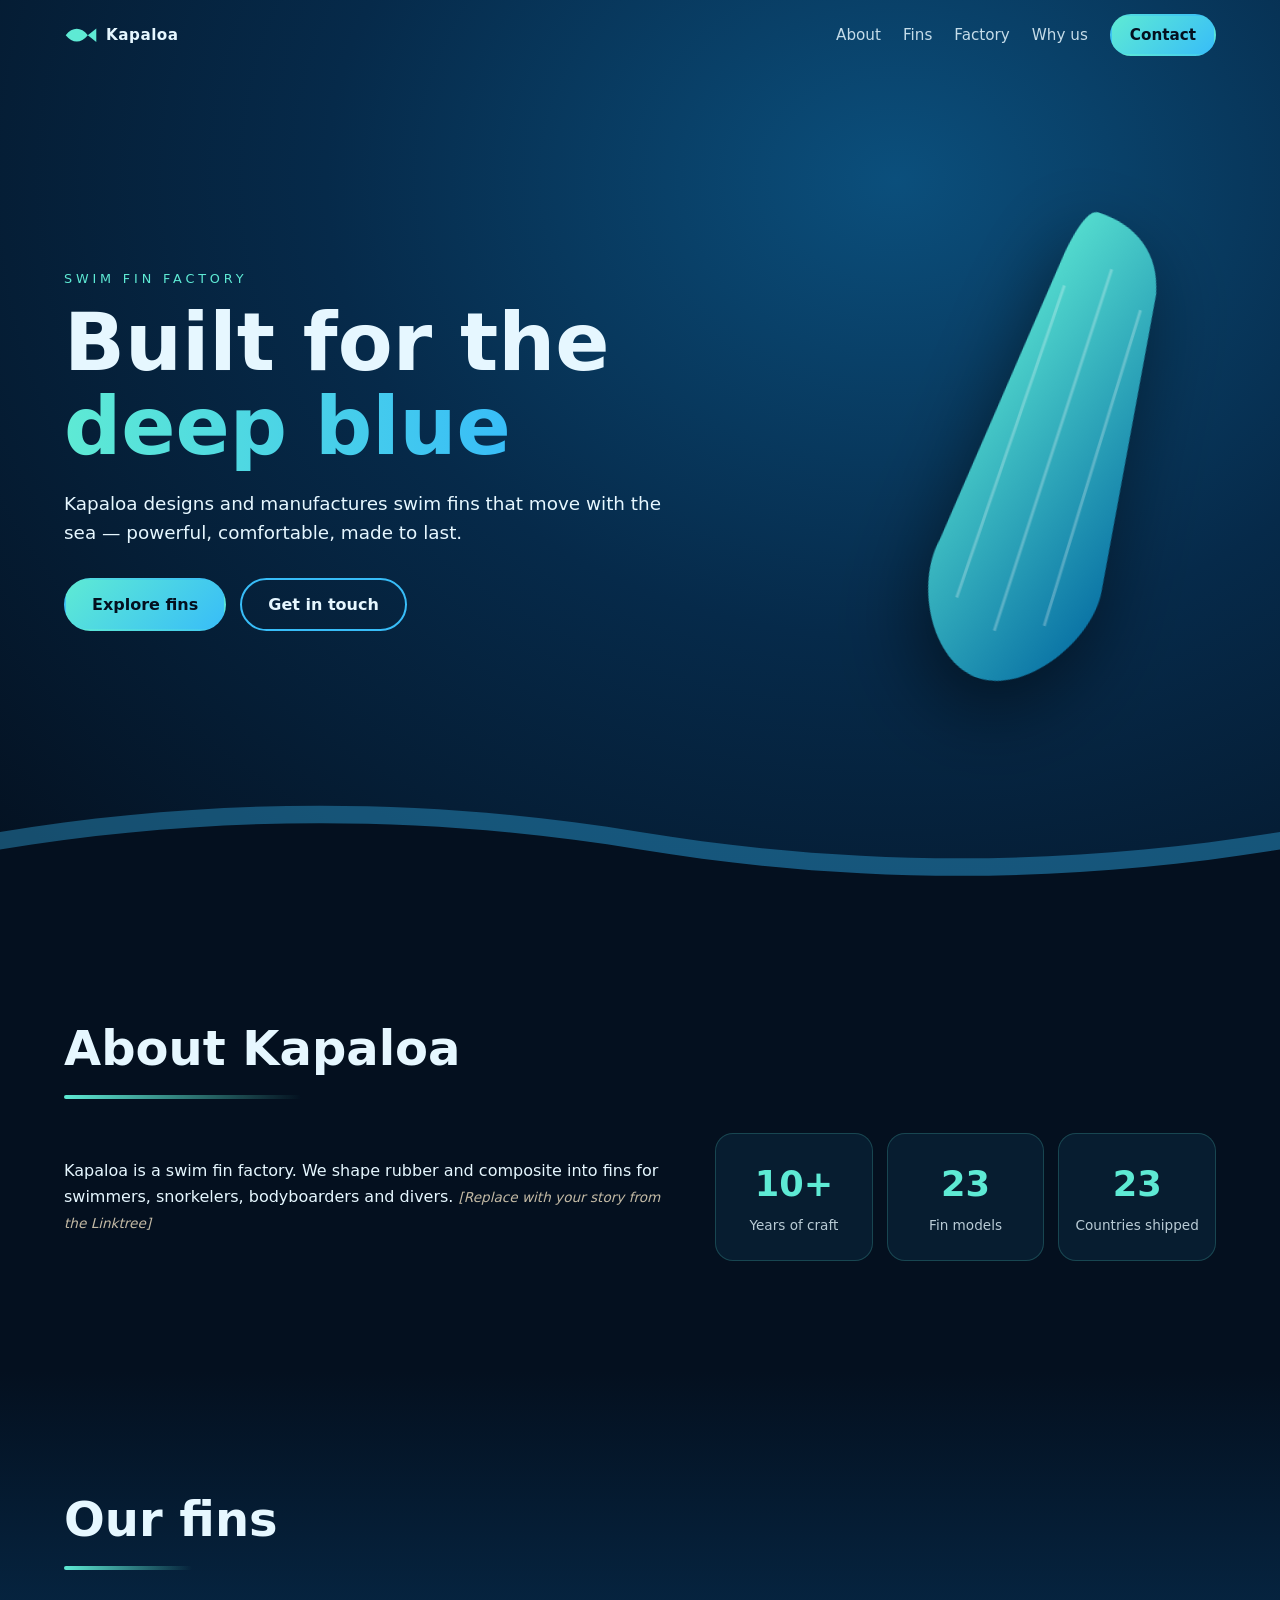
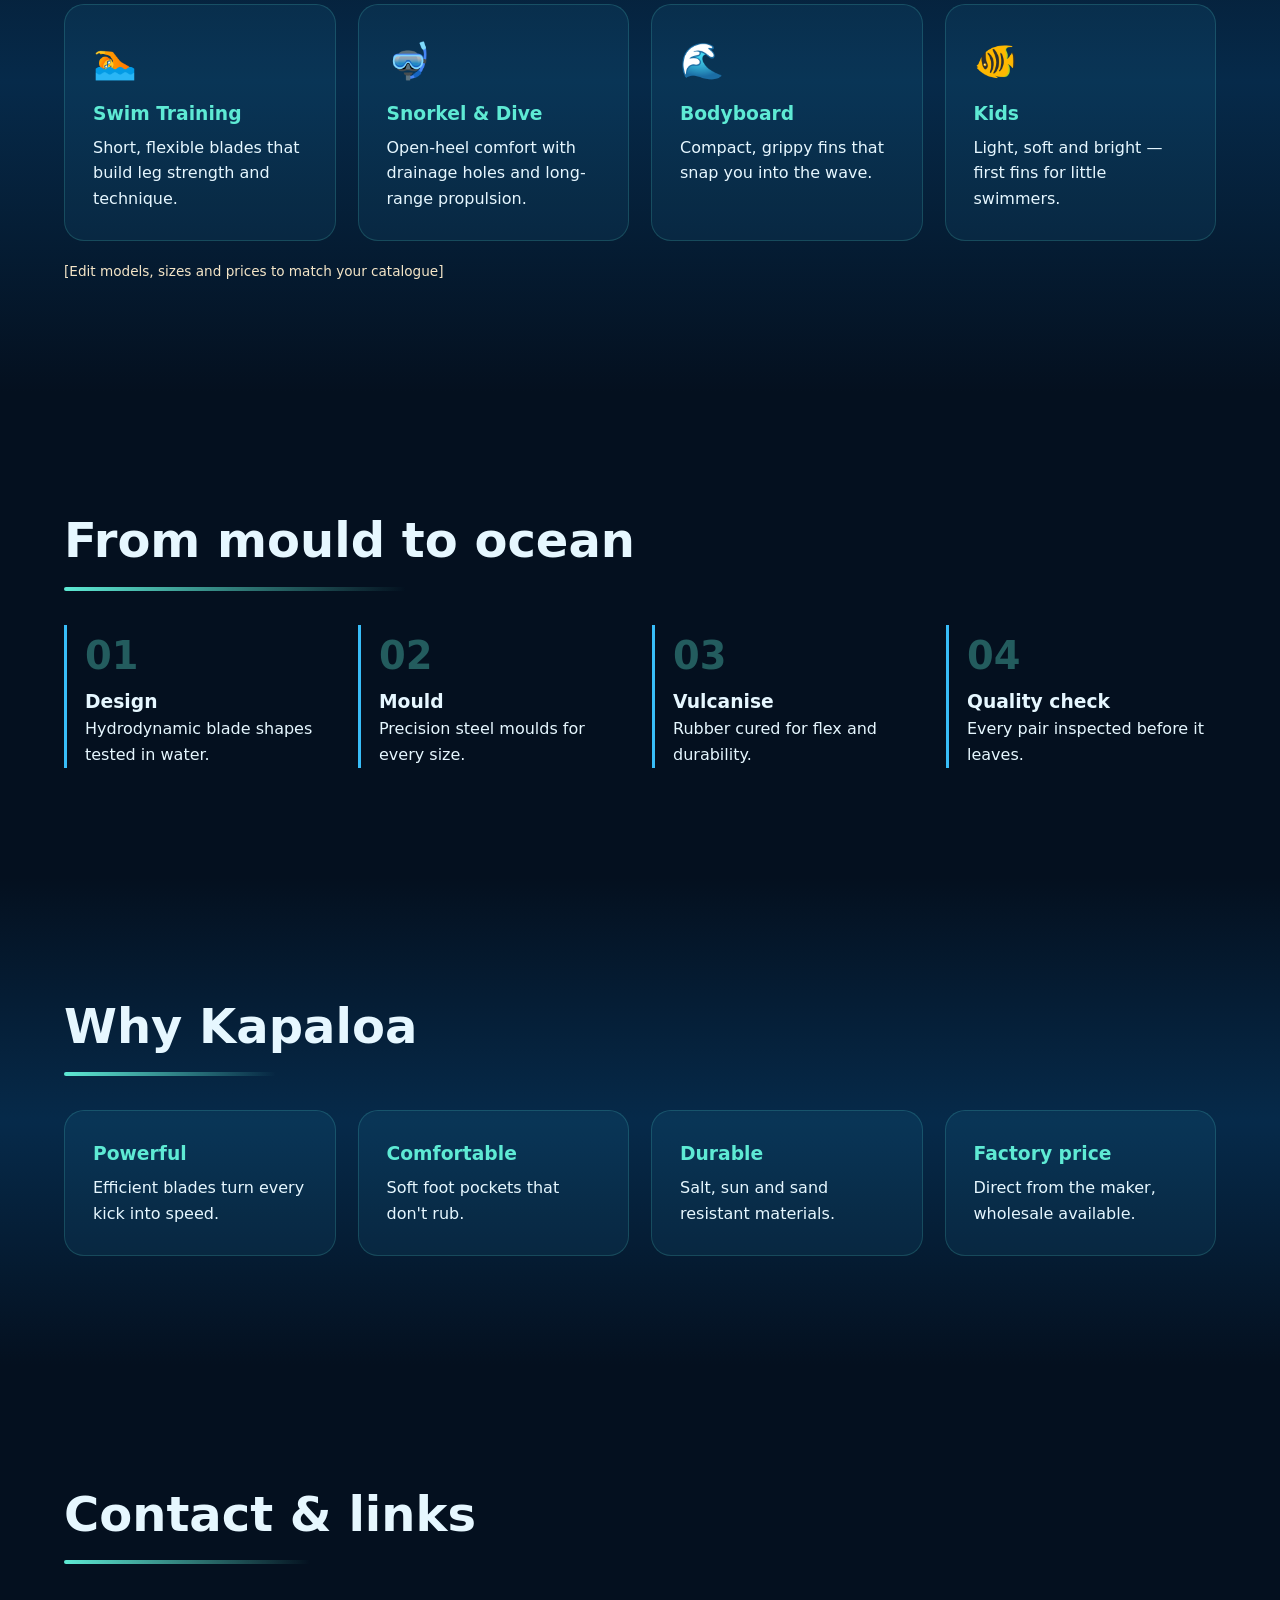
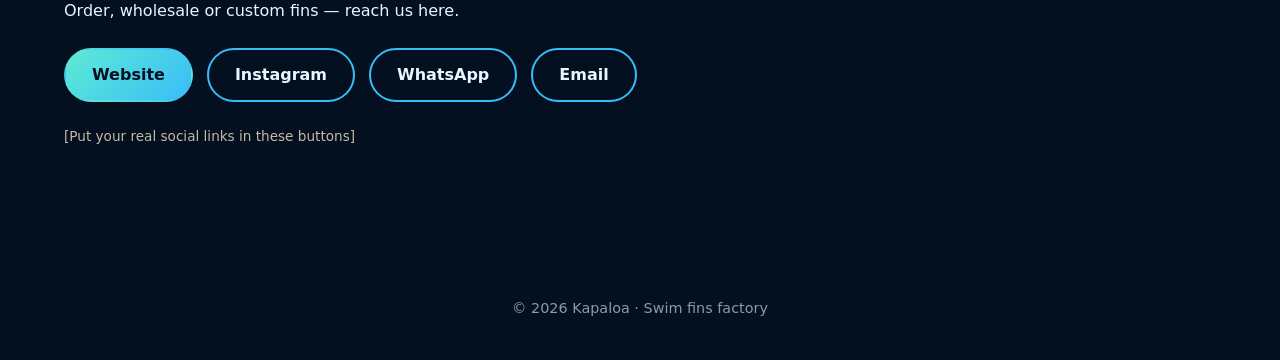
==== kapaloa/index.html @ b177cbc9 "Add Kapaloa swim fins factory site with sea theme and animations Co-Authored-By: Claude Sonnet 5.5 <" ====
<!doctype html>
<html lang="en">
<head>
<meta charset="utf-8">
<meta name="viewport" content="width=device-width,initial-scale=1">
<title>Kapaloa — Swim Fins Factory</title>
<meta name="description" content="Kapaloa designs and manufactures swim fins, built for the sea.">
<link rel="stylesheet" href="style.css">
</head>
<body>
<canvas id="bubbles" aria-hidden="true"></canvas>

<header class="nav" id="nav">
  <a class="logo" href="#top"><svg viewBox="0 0 40 24"><path d="M2 12C10 2 20 2 28 12c-8 10-18 10-26 0Zm26 0 10-8v16z"/></svg>Kapaloa</a>
  <nav>
    <a href="#about">About</a><a href="#fins">Fins</a><a href="#factory">Factory</a><a href="#why">Why us</a><a href="#contact" class="btn small">Contact</a>
  </nav>
</header>

<section class="hero" id="top">
  <div class="hero-in">
    <p class="eyebrow reveal">Swim fin factory</p>
    <h1 class="reveal">Built for the <span>deep blue</span></h1>
    <p class="lead reveal">Kapaloa designs and manufactures swim fins that move with the sea — powerful, comfortable, made to last.</p>
    <div class="cta reveal"><a class="btn" href="#fins">Explore fins</a><a class="btn ghost" href="#contact">Get in touch</a></div>
  </div>
  <svg class="fin-hero" viewBox="0 0 300 500" aria-hidden="true"><defs><linearGradient id="fg" x1="0" y1="0" x2="1" y2="1"><stop offset="0" stop-color="#5eead4"/><stop offset="1" stop-color="#0369a1"/></linearGradient></defs><path d="M120 10c40 0 70 20 80 60l40 300c6 50-40 120-90 120S60 420 70 370L100 60c4-30 10-50 20-50Z" fill="url(#fg)"/><path d="M150 60v380M110 90l-6 330M190 90l6 330" stroke="#fff" stroke-opacity=".25" stroke-width="3" fill="none"/></svg>
  <div class="waves"><svg viewBox="0 0 1440 160" preserveAspectRatio="none"><path class="w1" d="M0 80c120-40 240-40 360 0s240 40 360 0 240-40 360 0 240 40 360 0v80H0z"/><path class="w2" d="M0 100c120-40 240-40 360 0s240 40 360 0 240-40 360 0 240 40 360 0v60H0z"/></svg></div>
</section>

<section class="section" id="about">
  <h2 class="reveal">About Kapaloa</h2>
  <div class="grid two">
    <p class="reveal">Kapaloa is a swim fin factory. We shape rubber and composite into fins for swimmers, snorkelers, bodyboarders and divers. <em class="todo">[Replace with your story from the Linktree]</em></p>
    <div class="stats reveal">
      <div><b data-count="10">0</b><span>Years of craft</span></div>
      <div><b data-count="25">0</b><span>Fin models</span></div>
      <div><b data-count="40">0</b><span>Countries shipped</span></div>
    </div>
  </div>
</section>

<section class="section alt" id="fins">
  <h2 class="reveal">Our fins</h2>
  <div class="cards">
    <article class="card reveal"><div class="ico">🏊</div><h3>Swim Training</h3><p>Short, flexible blades that build leg strength and technique.</p></article>
    <article class="card reveal"><div class="ico">🤿</div><h3>Snorkel &amp; Dive</h3><p>Open-heel comfort with drainage holes and long-range propulsion.</p></article>
    <article class="card reveal"><div class="ico">🌊</div><h3>Bodyboard</h3><p>Compact, grippy fins that snap you into the wave.</p></article>
    <article class="card reveal"><div class="ico">🐠</div><h3>Kids</h3><p>Light, soft and bright — first fins for little swimmers.</p></article>
  </div>
  <p class="note reveal todo">[Edit models, sizes and prices to match your catalogue]</p>
</section>

<section class="section" id="factory">
  <h2 class="reveal">From mould to ocean</h2>
  <ol class="steps">
    <li class="reveal"><span>01</span><h3>Design</h3><p>Hydrodynamic blade shapes tested in water.</p></li>
    <li class="reveal"><span>02</span><h3>Mould</h3><p>Precision steel moulds for every size.</p></li>
    <li class="reveal"><span>03</span><h3>Vulcanise</h3><p>Rubber cured for flex and durability.</p></li>
    <li class="reveal"><span>04</span><h3>Quality check</h3><p>Every pair inspected before it leaves.</p></li>
  </ol>
</section>

<section class="section alt" id="why">
  <h2 class="reveal">Why Kapaloa</h2>
  <div class="cards">
    <div class="card reveal"><h3>Powerful</h3><p>Efficient blades turn every kick into speed.</p></div>
    <div class="card reveal"><h3>Comfortable</h3><p>Soft foot pockets that don't rub.</p></div>
    <div class="card reveal"><h3>Durable</h3><p>Salt, sun and sand resistant materials.</p></div>
    <div class="card reveal"><h3>Factory price</h3><p>Direct from the maker, wholesale available.</p></div>
  </div>
</section>

<section class="section" id="contact">
  <h2 class="reveal">Contact &amp; links</h2>
  <p class="reveal">Order, wholesale or custom fins — reach us here.</p>
  <div class="links reveal">
    <a class="btn" href="https://kpaloa.com" target="_blank" rel="noopener">Website</a>
    <a class="btn ghost" href="#" >Instagram</a>
    <a class="btn ghost" href="#">WhatsApp</a>
    <a class="btn ghost" href="#">Email</a>
  </div>
  <p class="note todo">[Put your real social links in these buttons]</p>
</section>

<footer>© <span id="yr"></span> Kapaloa · Swim fins factory</footer>
<script src="main.js"></script>
</body>
</html>
---- kapaloa/style.css ----
:root{--deep:#04101f;--navy:#062a4a;--ocean:#0369a1;--sky:#38bdf8;--aqua:#5eead4;--foam:#e6f7ff;--sand:#f5e6c8}
*{box-sizing:border-box;margin:0}
html{scroll-behavior:smooth}
body{font-family:system-ui,-apple-system,Segoe UI,Roboto,sans-serif;background:var(--deep);color:var(--foam);line-height:1.6;overflow-x:hidden}
#bubbles{position:fixed;inset:0;width:100%;height:100%;pointer-events:none;z-index:0}
section,header,footer{position:relative;z-index:1}
.nav{position:fixed;top:0;left:0;right:0;display:flex;justify-content:space-between;align-items:center;padding:14px 5vw;z-index:10;transition:.3s}
.nav.solid{background:rgba(4,16,31,.85);backdrop-filter:blur(8px)}
.nav nav{display:flex;gap:22px;align-items:center}
.nav a{color:var(--foam);text-decoration:none;font-size:.95rem;opacity:.85}
.nav a:hover{opacity:1;color:var(--aqua)}
.logo{display:flex;align-items:center;gap:8px;font-weight:800;font-size:1.3rem;letter-spacing:.5px;opacity:1!important}
.logo svg{width:34px;fill:var(--aqua)}
.btn{display:inline-block;padding:12px 26px;border-radius:999px;background:linear-gradient(135deg,var(--aqua),var(--sky));color:var(--deep)!important;font-weight:700;text-decoration:none;transition:.25s;opacity:1!important;border:2px solid transparent}
.btn:hover{transform:translateY(-3px);box-shadow:0 10px 30px rgba(94,234,212,.35)}
.btn.ghost{background:transparent;color:var(--foam)!important;border-color:var(--sky)}
.btn.small{padding:7px 18px}
.hero{min-height:100vh;display:flex;align-items:center;padding:0 5vw;background:radial-gradient(ellipse at 70% 20%,#0b4f7c 0,var(--navy) 45%,var(--deep) 100%);overflow:hidden}
.hero-in{max-width:620px;position:relative;z-index:2}
.eyebrow{text-transform:uppercase;letter-spacing:.3em;font-size:.8rem;color:var(--aqua);margin-bottom:12px}
h1{font-size:clamp(2.6rem,7vw,5rem);line-height:1.05;margin-bottom:20px}
h1 span{background:linear-gradient(90deg,var(--aqua),var(--sky));-webkit-background-clip:text;background-clip:text;color:transparent}
.lead{font-size:1.15rem;opacity:.85;margin-bottom:30px}
.cta{display:flex;gap:14px;flex-wrap:wrap}
.fin-hero{position:absolute;right:6vw;top:50%;width:min(30vw,300px);transform:translateY(-50%) rotate(18deg);animation:bob 6s ease-in-out infinite;filter:drop-shadow(0 30px 40px rgba(0,0,0,.5))}
@keyframes bob{50%{transform:translateY(-56%) rotate(10deg)}}
.waves{position:absolute;bottom:-2px;left:0;width:100%;height:140px}
.waves svg{width:200%;height:100%;position:absolute;bottom:0}
.w1{fill:rgba(56,189,248,.35)}.w2{fill:var(--deep)}
.waves svg:first-child{animation:wave 12s linear infinite}
@keyframes wave{to{transform:translateX(-50%)}}
.section{padding:110px 5vw}
.section.alt{background:linear-gradient(180deg,var(--deep),var(--navy) 50%,var(--deep))}
h2{font-size:clamp(1.9rem,4vw,3rem);margin-bottom:34px;position:relative;display:inline-block}
h2::after{content:"";display:block;height:4px;width:60%;margin-top:8px;border-radius:4px;background:linear-gradient(90deg,var(--aqua),transparent)}
.grid.two{display:grid;grid-template-columns:1.2fr 1fr;gap:50px;align-items:center}
.stats{display:grid;grid-template-columns:repeat(3,1fr);gap:14px}
.stats div{background:rgba(56,189,248,.08);border:1px solid rgba(94,234,212,.2);border-radius:18px;padding:22px 10px;text-align:center}
.stats b{display:block;font-size:2.2rem;color:var(--aqua)}
.stats span{font-size:.85rem;opacity:.8}
.cards{display:grid;grid-template-columns:repeat(auto-fit,minmax(230px,1fr));gap:22px}
.card{background:rgba(56,189,248,.07);border:1px solid rgba(94,234,212,.18);border-radius:20px;padding:28px;transition:.3s}
.card:hover{transform:translateY(-8px);border-color:var(--aqua);box-shadow:0 18px 40px rgba(3,105,161,.4)}
.card .ico{font-size:2.2rem;margin-bottom:10px}
.card h3{margin-bottom:6px;color:var(--aqua)}
.steps{list-style:none;display:grid;grid-template-columns:repeat(auto-fit,minmax(200px,1fr));gap:24px;padding:0}
.steps li{border-left:3px solid var(--sky);padding-left:18px}
.steps span{font-size:2.4rem;font-weight:800;color:rgba(94,234,212,.35)}
.links{display:flex;gap:14px;flex-wrap:wrap;margin:24px 0}
.todo{color:var(--sand);font-size:.85rem;opacity:.8}
.note{margin-top:20px}
footer{text-align:center;padding:40px;opacity:.6;font-size:.9rem}
.reveal{opacity:0;transform:translateY(34px);transition:opacity .8s,transform .8s}
.reveal.in{opacity:1;transform:none}
@media(max-width:800px){.grid.two{grid-template-columns:1fr}.nav nav a:not(.btn){display:none}.fin-hero{opacity:.25;right:-40px;width:60vw}}
@media(prefers-reduced-motion:reduce){*{animation:none!important;transition:none!important}.reveal{opacity:1;transform:none}}
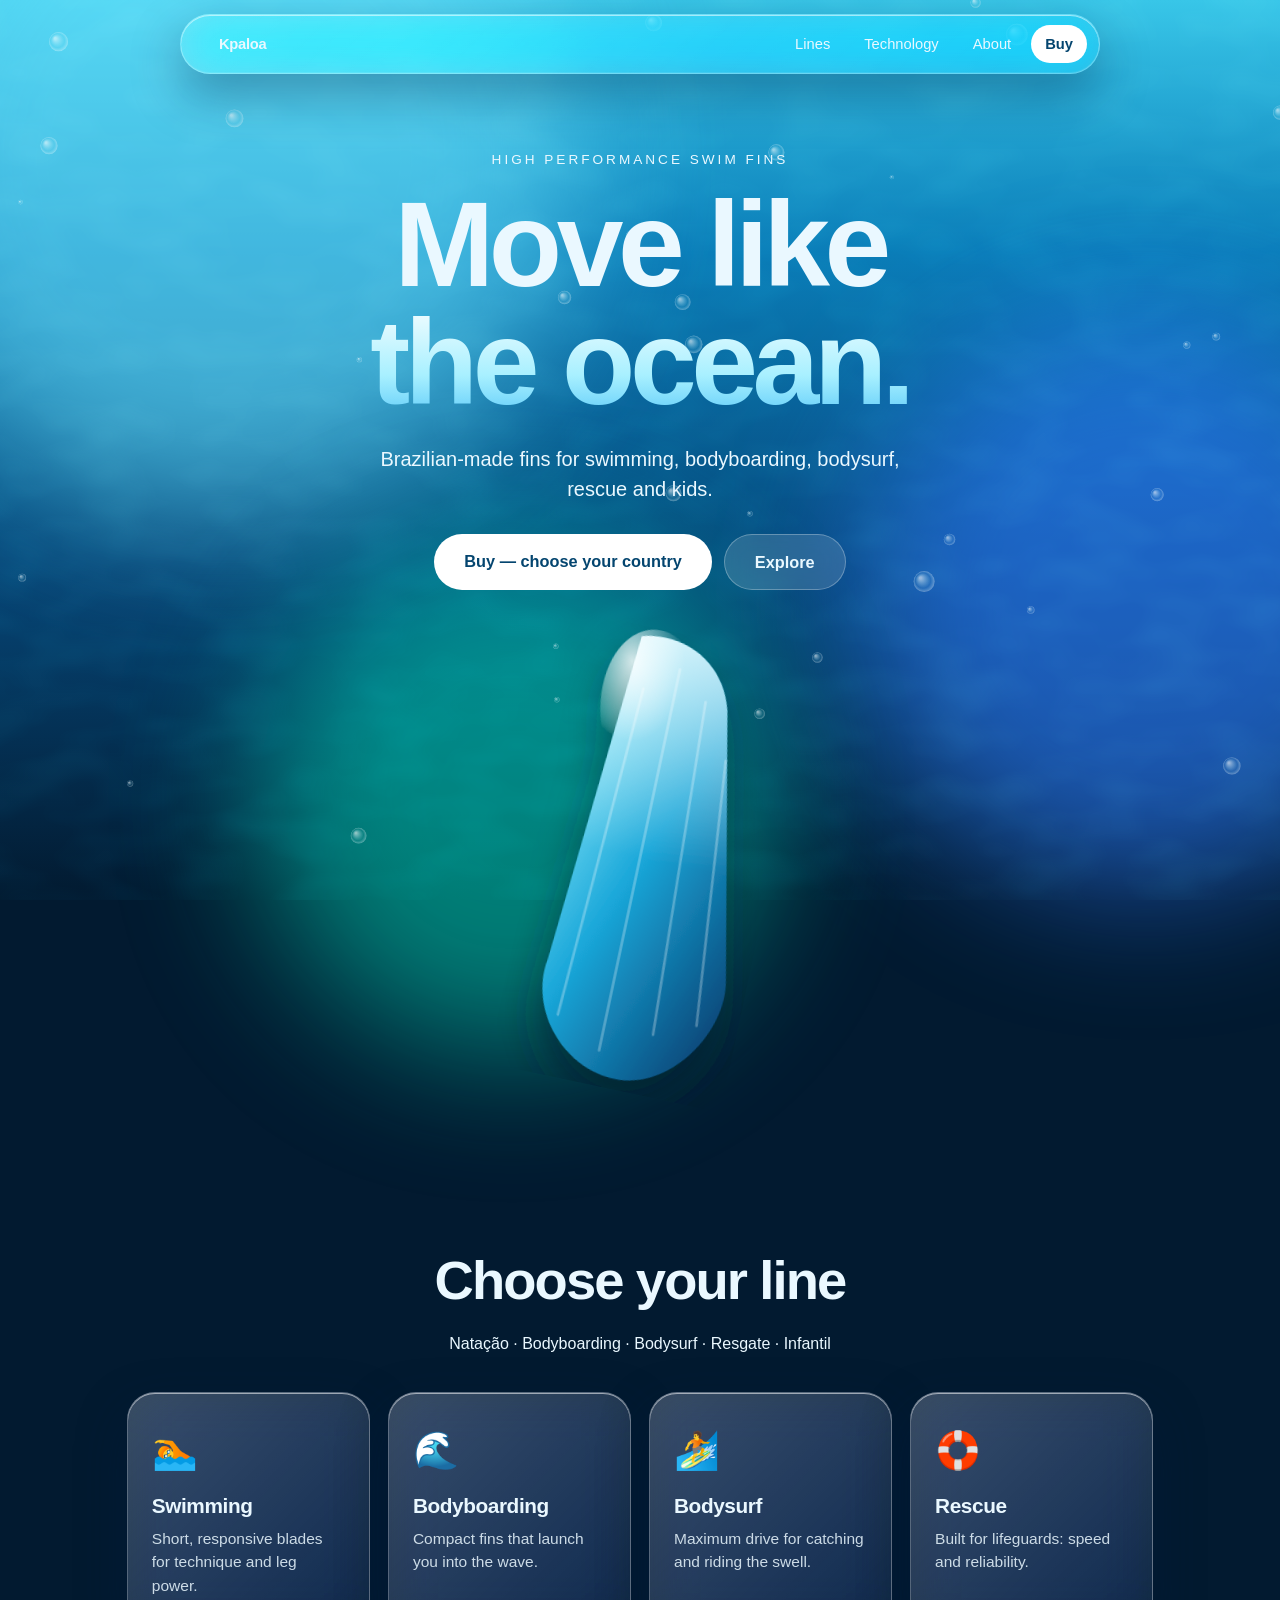
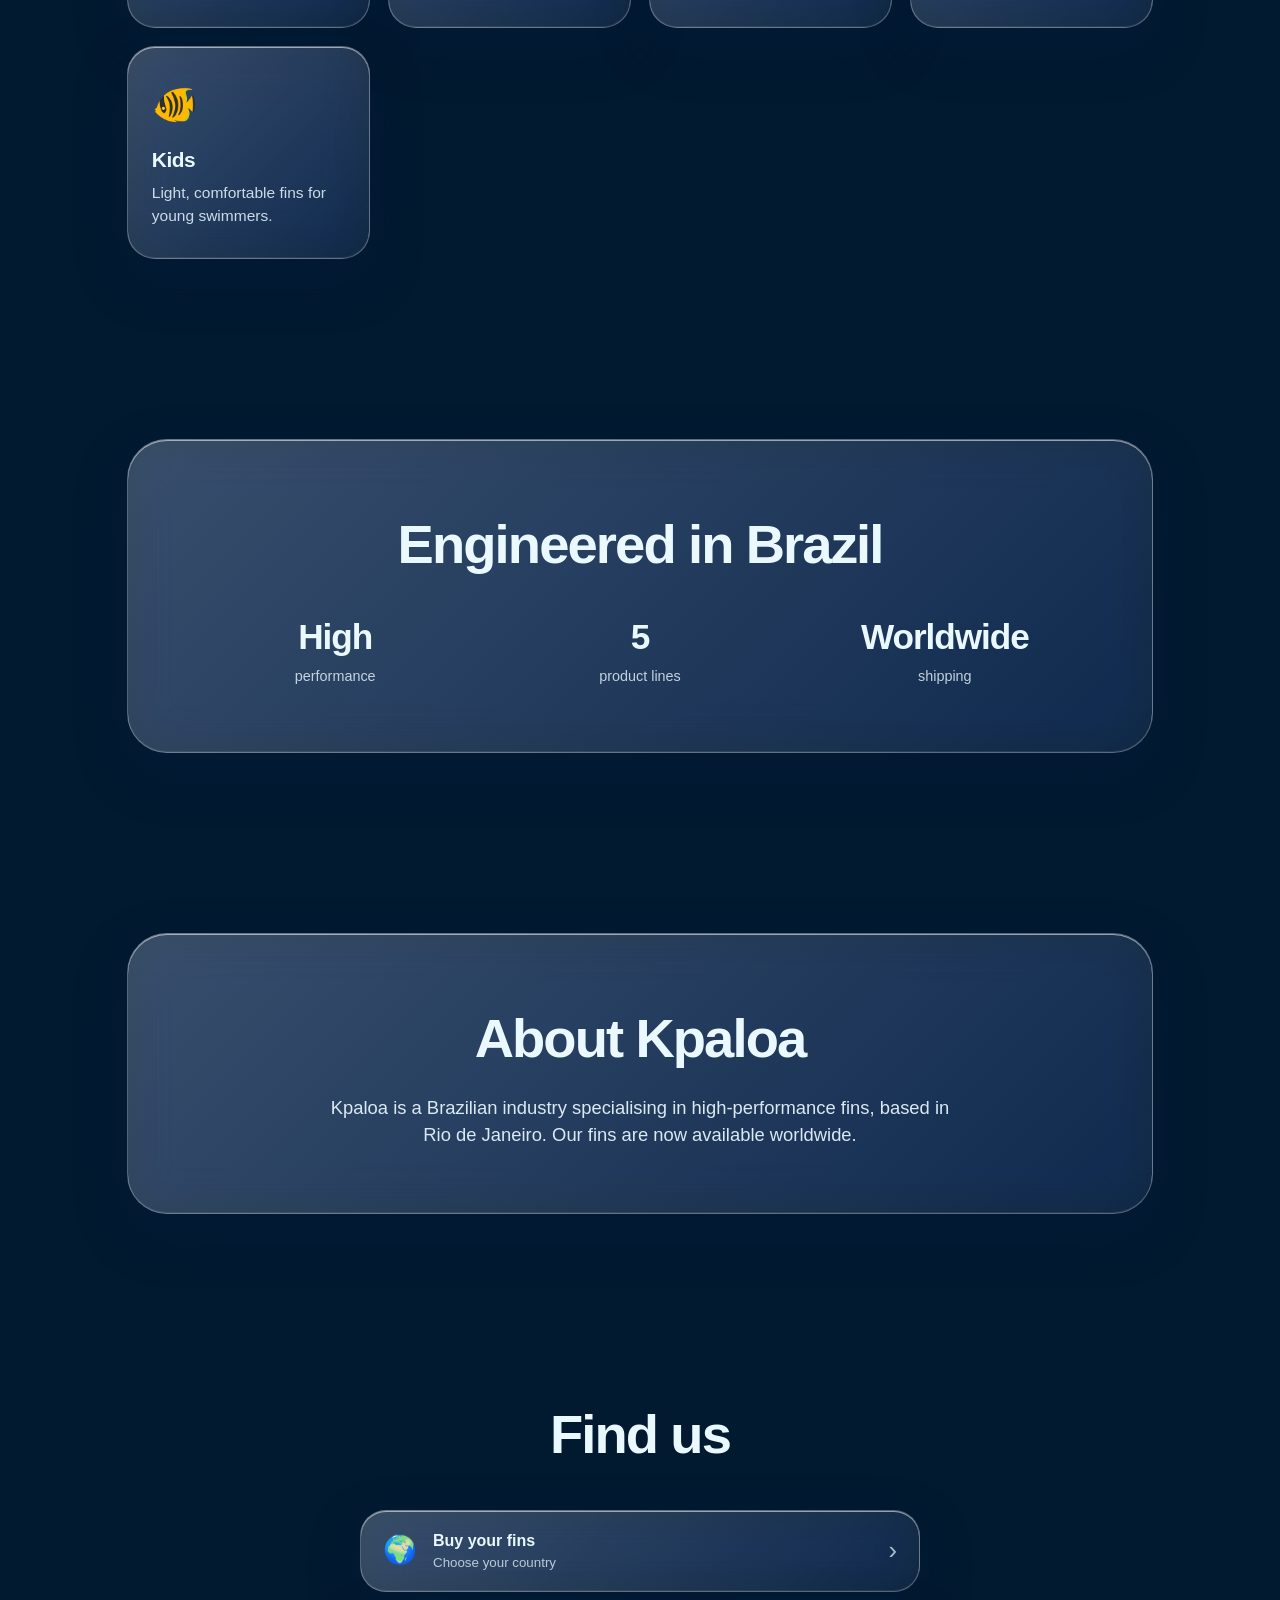
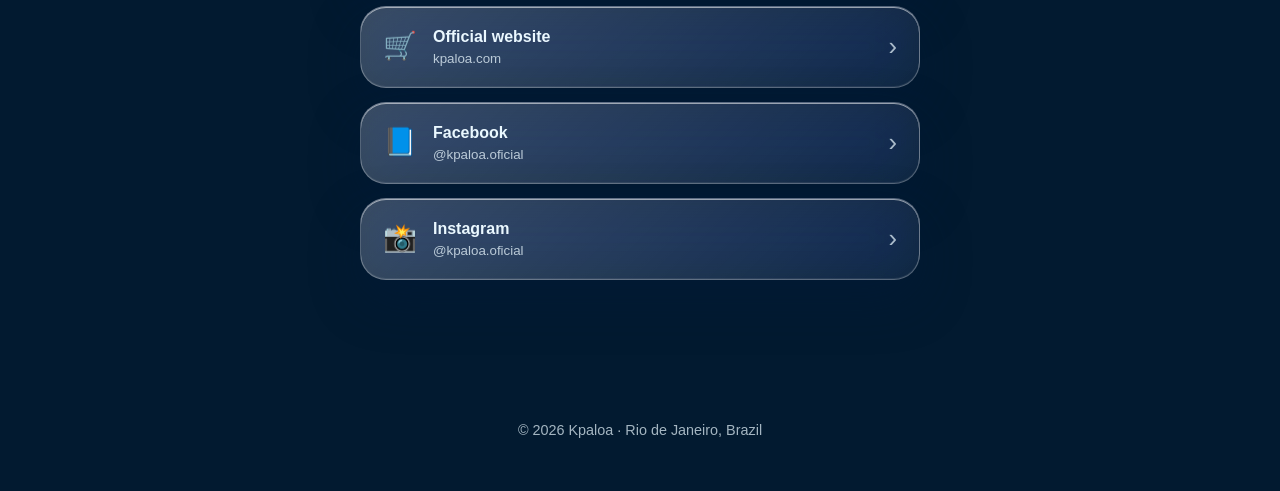
==== commit e4c66cf3: "Kpaloa site: glass Apple-style UI, real facts and links, richer animation Co-Authored-By: Claude Son" ====
--- a/kapaloa/index.html
+++ b/kapaloa/index.html
@@ -3,87 +3,87 @@
 <head>
 <meta charset="utf-8">
 <meta name="viewport" content="width=device-width,initial-scale=1">
-<title>Kapaloa — Swim Fins Factory</title>
-<meta name="description" content="Kapaloa designs and manufactures swim fins, built for the sea.">
+<title>Kpaloa — High Performance Swim Fins</title>
+<meta name="description" content="Kpaloa: Brazilian high-performance fins for swimming, bodyboarding, bodysurf, rescue and kids.">
 <link rel="stylesheet" href="style.css">
 </head>
 <body>
-<canvas id="bubbles" aria-hidden="true"></canvas>
+<div class="sea" aria-hidden="true">
+  <i class="blob b1"></i><i class="blob b2"></i><i class="blob b3"></i>
+  <svg class="caustics" width="100%" height="100%"><filter id="c"><feTurbulence type="fractalNoise" baseFrequency=".012 .03" numOctaves="2" seed="4"><animate attributeName="baseFrequency" dur="30s" values=".012 .03;.02 .018;.012 .03" repeatCount="indefinite"/></feTurbulence><feColorMatrix values="0 0 0 0 .6  0 0 0 0 .95  0 0 0 0 1  0 0 0 1.4 -.55"/></filter><rect width="100%" height="100%" filter="url(#c)"/></svg>
+  <canvas id="bubbles"></canvas>
+</div>
 
-<header class="nav" id="nav">
-  <a class="logo" href="#top"><svg viewBox="0 0 40 24"><path d="M2 12C10 2 20 2 28 12c-8 10-18 10-26 0Zm26 0 10-8v16z"/></svg>Kapaloa</a>
-  <nav>
-    <a href="#about">About</a><a href="#fins">Fins</a><a href="#factory">Factory</a><a href="#why">Why us</a><a href="#contact" class="btn small">Contact</a>
-  </nav>
+<header class="nav glass" id="nav">
+  <a class="logo" href="#top">Kpaloa</a>
+  <nav><a href="#lines">Lines</a><a href="#fin">Technology</a><a href="#about">About</a><a href="#links" class="pill">Buy</a></nav>
 </header>
 
+<main>
 <section class="hero" id="top">
-  <div class="hero-in">
-    <p class="eyebrow reveal">Swim fin factory</p>
-    <h1 class="reveal">Built for the <span>deep blue</span></h1>
-    <p class="lead reveal">Kapaloa designs and manufactures swim fins that move with the sea — powerful, comfortable, made to last.</p>
-    <div class="cta reveal"><a class="btn" href="#fins">Explore fins</a><a class="btn ghost" href="#contact">Get in touch</a></div>
+  <p class="eyebrow rv">High performance swim fins</p>
+  <h1 class="rv">Move like<br><span>the ocean.</span></h1>
+  <p class="lead rv">Brazilian-made fins for swimming, bodyboarding, bodysurf, rescue and kids.</p>
+  <div class="row rv"><a class="pill big" href="https://linktr.ee/kpaloa" target="_blank" rel="noopener">Buy — choose your country</a><a class="pill big ghost" href="#lines">Explore</a></div>
+  <div class="fin-stage rv" id="stage">
+    <svg class="fin" id="finEl" viewBox="0 0 320 520" aria-hidden="true">
+      <defs>
+        <linearGradient id="g1" x1="0" y1="0" x2="1" y2="1"><stop offset="0" stop-color="#9bf3ff"/><stop offset=".45" stop-color="#1aa7d9"/><stop offset="1" stop-color="#05396b"/></linearGradient>
+        <linearGradient id="g2" x1="0" y1="0" x2="0" y2="1"><stop offset="0" stop-color="#fff" stop-opacity=".7"/><stop offset=".5" stop-color="#fff" stop-opacity="0"/></linearGradient>
+        <radialGradient id="g3" cx=".3" cy=".2"><stop offset="0" stop-color="#fff" stop-opacity=".8"/><stop offset="1" stop-color="#fff" stop-opacity="0"/></radialGradient>
+        <filter id="sh"><feDropShadow dx="0" dy="30" stdDeviation="22" flood-color="#001a33" flood-opacity=".55"/></filter>
+      </defs>
+      <g filter="url(#sh)">
+        <path d="M110 12c50-14 98 12 112 62l62 300c12 56-36 134-100 134-62 0-112-60-102-118L110 12Z" fill="url(#g1)"/>
+        <path d="M110 12c50-14 98 12 112 62l62 300c12 56-36 134-100 134-62 0-112-60-102-118L110 12Z" fill="url(#g2)"/>
+        <path d="M160 40v440M124 70l-18 380M196 70l20 380M232 130l30 300" stroke="#fff" stroke-opacity=".28" stroke-width="3" fill="none" stroke-linecap="round"/>
+        <ellipse cx="140" cy="90" rx="60" ry="90" fill="url(#g3)" transform="rotate(-12 140 90)"/>
+      </g>
+    </svg>
   </div>
-  <svg class="fin-hero" viewBox="0 0 300 500" aria-hidden="true"><defs><linearGradient id="fg" x1="0" y1="0" x2="1" y2="1"><stop offset="0" stop-color="#5eead4"/><stop offset="1" stop-color="#0369a1"/></linearGradient></defs><path d="M120 10c40 0 70 20 80 60l40 300c6 50-40 120-90 120S60 420 70 370L100 60c4-30 10-50 20-50Z" fill="url(#fg)"/><path d="M150 60v380M110 90l-6 330M190 90l6 330" stroke="#fff" stroke-opacity=".25" stroke-width="3" fill="none"/></svg>
-  <div class="waves"><svg viewBox="0 0 1440 160" preserveAspectRatio="none"><path class="w1" d="M0 80c120-40 240-40 360 0s240 40 360 0 240-40 360 0 240 40 360 0v80H0z"/><path class="w2" d="M0 100c120-40 240-40 360 0s240 40 360 0 240-40 360 0 240 40 360 0v60H0z"/></svg></div>
 </section>
 
-<section class="section" id="about">
-  <h2 class="reveal">About Kapaloa</h2>
-  <div class="grid two">
-    <p class="reveal">Kapaloa is a swim fin factory. We shape rubber and composite into fins for swimmers, snorkelers, bodyboarders and divers. <em class="todo">[Replace with your story from the Linktree]</em></p>
-    <div class="stats reveal">
-      <div><b data-count="10">0</b><span>Years of craft</span></div>
-      <div><b data-count="25">0</b><span>Fin models</span></div>
-      <div><b data-count="40">0</b><span>Countries shipped</span></div>
+<section class="section" id="lines">
+  <h2 class="rv">Choose your line</h2>
+  <p class="sub rv">Natação · Bodyboarding · Bodysurf · Resgate · Infantil</p>
+  <div class="cards">
+    <article class="card glass tilt rv"><span class="ic">🏊</span><h3>Swimming</h3><p>Short, responsive blades for technique and leg power.</p></article>
+    <article class="card glass tilt rv"><span class="ic">🌊</span><h3>Bodyboarding</h3><p>Compact fins that launch you into the wave.</p></article>
+    <article class="card glass tilt rv"><span class="ic">🏄</span><h3>Bodysurf</h3><p>Maximum drive for catching and riding the swell.</p></article>
+    <article class="card glass tilt rv"><span class="ic">🛟</span><h3>Rescue</h3><p>Built for lifeguards: speed and reliability.</p></article>
+    <article class="card glass tilt rv"><span class="ic">🐠</span><h3>Kids</h3><p>Light, comfortable fins for young swimmers.</p></article>
+  </div>
+</section>
+
+<section class="section" id="fin">
+  <div class="glass panel rv">
+    <h2>Engineered in Brazil</h2>
+    <div class="stats">
+      <div><b>High</b><span>performance</span></div>
+      <div><b>5</b><span>product lines</span></div>
+      <div><b>Worldwide</b><span>shipping</span></div>
     </div>
   </div>
 </section>
 
-<section class="section alt" id="fins">
-  <h2 class="reveal">Our fins</h2>
-  <div class="cards">
-    <article class="card reveal"><div class="ico">🏊</div><h3>Swim Training</h3><p>Short, flexible blades that build leg strength and technique.</p></article>
-    <article class="card reveal"><div class="ico">🤿</div><h3>Snorkel &amp; Dive</h3><p>Open-heel comfort with drainage holes and long-range propulsion.</p></article>
-    <article class="card reveal"><div class="ico">🌊</div><h3>Bodyboard</h3><p>Compact, grippy fins that snap you into the wave.</p></article>
-    <article class="card reveal"><div class="ico">🐠</div><h3>Kids</h3><p>Light, soft and bright — first fins for little swimmers.</p></article>
-  </div>
-  <p class="note reveal todo">[Edit models, sizes and prices to match your catalogue]</p>
-</section>
-
-<section class="section" id="factory">
-  <h2 class="reveal">From mould to ocean</h2>
-  <ol class="steps">
-    <li class="reveal"><span>01</span><h3>Design</h3><p>Hydrodynamic blade shapes tested in water.</p></li>
-    <li class="reveal"><span>02</span><h3>Mould</h3><p>Precision steel moulds for every size.</p></li>
-    <li class="reveal"><span>03</span><h3>Vulcanise</h3><p>Rubber cured for flex and durability.</p></li>
-    <li class="reveal"><span>04</span><h3>Quality check</h3><p>Every pair inspected before it leaves.</p></li>
-  </ol>
-</section>
-
-<section class="section alt" id="why">
-  <h2 class="reveal">Why Kapaloa</h2>
-  <div class="cards">
-    <div class="card reveal"><h3>Powerful</h3><p>Efficient blades turn every kick into speed.</p></div>
-    <div class="card reveal"><h3>Comfortable</h3><p>Soft foot pockets that don't rub.</p></div>
-    <div class="card reveal"><h3>Durable</h3><p>Salt, sun and sand resistant materials.</p></div>
-    <div class="card reveal"><h3>Factory price</h3><p>Direct from the maker, wholesale available.</p></div>
+<section class="section" id="about">
+  <div class="glass panel rv">
+    <h2>About Kpaloa</h2>
+    <p>Kpaloa is a Brazilian industry specialising in high-performance fins, based in Rio de Janeiro. Our fins are now available worldwide.</p>
   </div>
 </section>
 
-<section class="section" id="contact">
-  <h2 class="reveal">Contact &amp; links</h2>
-  <p class="reveal">Order, wholesale or custom fins — reach us here.</p>
-  <div class="links reveal">
-    <a class="btn" href="https://kpaloa.com" target="_blank" rel="noopener">Website</a>
-    <a class="btn ghost" href="#" >Instagram</a>
-    <a class="btn ghost" href="#">WhatsApp</a>
-    <a class="btn ghost" href="#">Email</a>
+<section class="section" id="links">
+  <h2 class="rv">Find us</h2>
+  <div class="linklist">
+    <a class="glass link rv" href="https://linktr.ee/kpaloa" target="_blank" rel="noopener"><span>🌍</span><b>Buy your fins</b><small>Choose your country</small><i>›</i></a>
+    <a class="glass link rv" href="https://www.kpaloa.com" target="_blank" rel="noopener"><span>🛒</span><b>Official website</b><small>kpaloa.com</small><i>›</i></a>
+    <a class="glass link rv" href="https://www.facebook.com/kpaloa.oficial/" target="_blank" rel="noopener"><span>📘</span><b>Facebook</b><small>@kpaloa.oficial</small><i>›</i></a>
+    <a class="glass link rv" href="https://www.instagram.com/kpaloa.oficial/" target="_blank" rel="noopener"><span>📸</span><b>Instagram</b><small>@kpaloa.oficial</small><i>›</i></a>
   </div>
-  <p class="note todo">[Put your real social links in these buttons]</p>
 </section>
-
-<footer>© <span id="yr"></span> Kapaloa · Swim fins factory</footer>
+</main>
+<footer>© <span id="yr"></span> Kpaloa · Rio de Janeiro, Brazil</footer>
 <script src="main.js"></script>
 </body>
 </html>
--- a/kapaloa/style.css
+++ b/kapaloa/style.css
@@ -1,56 +1,57 @@
-:root{--deep:#04101f;--navy:#062a4a;--ocean:#0369a1;--sky:#38bdf8;--aqua:#5eead4;--foam:#e6f7ff;--sand:#f5e6c8}
+:root{--ink:#eaf8ff;--aqua:#7be8ff;--glass:rgba(255,255,255,.10);--rim:rgba(255,255,255,.28)}
 *{box-sizing:border-box;margin:0}
 html{scroll-behavior:smooth}
-body{font-family:system-ui,-apple-system,Segoe UI,Roboto,sans-serif;background:var(--deep);color:var(--foam);line-height:1.6;overflow-x:hidden}
-#bubbles{position:fixed;inset:0;width:100%;height:100%;pointer-events:none;z-index:0}
-section,header,footer{position:relative;z-index:1}
-.nav{position:fixed;top:0;left:0;right:0;display:flex;justify-content:space-between;align-items:center;padding:14px 5vw;z-index:10;transition:.3s}
-.nav.solid{background:rgba(4,16,31,.85);backdrop-filter:blur(8px)}
-.nav nav{display:flex;gap:22px;align-items:center}
-.nav a{color:var(--foam);text-decoration:none;font-size:.95rem;opacity:.85}
-.nav a:hover{opacity:1;color:var(--aqua)}
-.logo{display:flex;align-items:center;gap:8px;font-weight:800;font-size:1.3rem;letter-spacing:.5px;opacity:1!important}
-.logo svg{width:34px;fill:var(--aqua)}
-.btn{display:inline-block;padding:12px 26px;border-radius:999px;background:linear-gradient(135deg,var(--aqua),var(--sky));color:var(--deep)!important;font-weight:700;text-decoration:none;transition:.25s;opacity:1!important;border:2px solid transparent}
-.btn:hover{transform:translateY(-3px);box-shadow:0 10px 30px rgba(94,234,212,.35)}
-.btn.ghost{background:transparent;color:var(--foam)!important;border-color:var(--sky)}
-.btn.small{padding:7px 18px}
-.hero{min-height:100vh;display:flex;align-items:center;padding:0 5vw;background:radial-gradient(ellipse at 70% 20%,#0b4f7c 0,var(--navy) 45%,var(--deep) 100%);overflow:hidden}
-.hero-in{max-width:620px;position:relative;z-index:2}
-.eyebrow{text-transform:uppercase;letter-spacing:.3em;font-size:.8rem;color:var(--aqua);margin-bottom:12px}
-h1{font-size:clamp(2.6rem,7vw,5rem);line-height:1.05;margin-bottom:20px}
-h1 span{background:linear-gradient(90deg,var(--aqua),var(--sky));-webkit-background-clip:text;background-clip:text;color:transparent}
-.lead{font-size:1.15rem;opacity:.85;margin-bottom:30px}
-.cta{display:flex;gap:14px;flex-wrap:wrap}
-.fin-hero{position:absolute;right:6vw;top:50%;width:min(30vw,300px);transform:translateY(-50%) rotate(18deg);animation:bob 6s ease-in-out infinite;filter:drop-shadow(0 30px 40px rgba(0,0,0,.5))}
-@keyframes bob{50%{transform:translateY(-56%) rotate(10deg)}}
-.waves{position:absolute;bottom:-2px;left:0;width:100%;height:140px}
-.waves svg{width:200%;height:100%;position:absolute;bottom:0}
-.w1{fill:rgba(56,189,248,.35)}.w2{fill:var(--deep)}
-.waves svg:first-child{animation:wave 12s linear infinite}
-@keyframes wave{to{transform:translateX(-50%)}}
-.section{padding:110px 5vw}
-.section.alt{background:linear-gradient(180deg,var(--deep),var(--navy) 50%,var(--deep))}
-h2{font-size:clamp(1.9rem,4vw,3rem);margin-bottom:34px;position:relative;display:inline-block}
-h2::after{content:"";display:block;height:4px;width:60%;margin-top:8px;border-radius:4px;background:linear-gradient(90deg,var(--aqua),transparent)}
-.grid.two{display:grid;grid-template-columns:1.2fr 1fr;gap:50px;align-items:center}
-.stats{display:grid;grid-template-columns:repeat(3,1fr);gap:14px}
-.stats div{background:rgba(56,189,248,.08);border:1px solid rgba(94,234,212,.2);border-radius:18px;padding:22px 10px;text-align:center}
-.stats b{display:block;font-size:2.2rem;color:var(--aqua)}
-.stats span{font-size:.85rem;opacity:.8}
-.cards{display:grid;grid-template-columns:repeat(auto-fit,minmax(230px,1fr));gap:22px}
-.card{background:rgba(56,189,248,.07);border:1px solid rgba(94,234,212,.18);border-radius:20px;padding:28px;transition:.3s}
-.card:hover{transform:translateY(-8px);border-color:var(--aqua);box-shadow:0 18px 40px rgba(3,105,161,.4)}
-.card .ico{font-size:2.2rem;margin-bottom:10px}
-.card h3{margin-bottom:6px;color:var(--aqua)}
-.steps{list-style:none;display:grid;grid-template-columns:repeat(auto-fit,minmax(200px,1fr));gap:24px;padding:0}
-.steps li{border-left:3px solid var(--sky);padding-left:18px}
-.steps span{font-size:2.4rem;font-weight:800;color:rgba(94,234,212,.35)}
-.links{display:flex;gap:14px;flex-wrap:wrap;margin:24px 0}
-.todo{color:var(--sand);font-size:.85rem;opacity:.8}
-.note{margin-top:20px}
-footer{text-align:center;padding:40px;opacity:.6;font-size:.9rem}
-.reveal{opacity:0;transform:translateY(34px);transition:opacity .8s,transform .8s}
-.reveal.in{opacity:1;transform:none}
-@media(max-width:800px){.grid.two{grid-template-columns:1fr}.nav nav a:not(.btn){display:none}.fin-hero{opacity:.25;right:-40px;width:60vw}}
-@media(prefers-reduced-motion:reduce){*{animation:none!important;transition:none!important}.reveal{opacity:1;transform:none}}
+body{font-family:-apple-system,BlinkMacSystemFont,"SF Pro Display","Inter","Segoe UI",Roboto,sans-serif;color:var(--ink);background:#021a30;line-height:1.5;overflow-x:hidden;-webkit-font-smoothing:antialiased}
+.sea{position:fixed;inset:0;z-index:0;background:linear-gradient(180deg,#38c6e8 0%,#0a7db8 28%,#06487a 62%,#021a30 100%)}
+.blob{position:absolute;border-radius:50%;filter:blur(70px);opacity:.55;animation:drift 22s ease-in-out infinite alternate}
+.b1{width:55vw;height:55vw;background:#6fe7ff;top:-15vw;left:-10vw}
+.b2{width:45vw;height:45vw;background:#2f7bff;top:35vh;right:-12vw;animation-duration:28s}
+.b3{width:40vw;height:40vw;background:#00d1b2;bottom:-12vw;left:20vw;animation-duration:34s}
+@keyframes drift{to{transform:translate(8vw,6vh) scale(1.2)}}
+.caustics{position:absolute;inset:0;opacity:.28;mix-blend-mode:soft-light}
+#bubbles{position:absolute;inset:0;width:100%;height:100%}
+main,footer,.nav{position:relative;z-index:2}
+.glass{background:linear-gradient(135deg,rgba(255,255,255,.22),rgba(255,255,255,.06));backdrop-filter:blur(24px) saturate(180%);-webkit-backdrop-filter:blur(24px) saturate(180%);border:1px solid var(--rim);box-shadow:inset 0 1px 0 rgba(255,255,255,.55),inset 0 -1px 0 rgba(255,255,255,.08),0 20px 50px rgba(0,25,60,.35)}
+.nav{position:fixed;top:14px;left:50%;transform:translateX(-50%);width:min(920px,92vw);display:flex;justify-content:space-between;align-items:center;padding:10px 12px 10px 24px;border-radius:999px;z-index:20}
+.nav nav{display:flex;gap:6px;align-items:center}
+.nav a{color:var(--ink);text-decoration:none;padding:8px 14px;border-radius:999px;font-size:.92rem;transition:.25s}
+.nav nav a:hover{background:rgba(255,255,255,.16)}
+.logo{font-weight:700;font-size:1.2rem;letter-spacing:-.02em}
+.pill{display:inline-block;padding:9px 20px;border-radius:999px;background:#fff;color:#04456f!important;font-weight:600;text-decoration:none;transition:.3s cubic-bezier(.2,.8,.2,1)}
+.pill:hover{transform:scale(1.05);box-shadow:0 8px 28px rgba(255,255,255,.4)}
+.pill.big{padding:15px 30px;font-size:1.02rem}
+.pill.ghost{background:rgba(255,255,255,.14);color:var(--ink)!important;border:1px solid var(--rim);backdrop-filter:blur(14px)}
+.hero{min-height:100vh;padding:150px 6vw 60px;display:flex;flex-direction:column;align-items:center;text-align:center;position:relative}
+.eyebrow{font-size:.85rem;letter-spacing:.22em;text-transform:uppercase;opacity:.85;margin-bottom:16px}
+h1{font-size:clamp(3rem,10vw,7.5rem);line-height:.98;letter-spacing:-.045em;font-weight:700}
+h1 span{background:linear-gradient(180deg,#fff,#a8f0ff 60%,#4fc3f7);-webkit-background-clip:text;background-clip:text;color:transparent}
+.lead{max-width:560px;font-size:1.25rem;opacity:.9;margin:22px 0 30px}
+.row{display:flex;gap:12px;flex-wrap:wrap;justify-content:center}
+.fin-stage{margin-top:40px;perspective:900px;height:clamp(260px,42vw,460px)}
+.fin{height:100%;transform-style:preserve-3d;transition:transform .15s ease-out;animation:float 7s ease-in-out infinite}
+@keyframes float{50%{translate:0 -16px}}
+.section{padding:90px 6vw;max-width:1180px;margin:auto;text-align:center}
+h2{font-size:clamp(2rem,5vw,3.4rem);letter-spacing:-.035em;margin-bottom:10px}
+.sub{opacity:.8;margin-bottom:36px}
+.cards{display:grid;grid-template-columns:repeat(auto-fit,minmax(210px,1fr));gap:18px;margin-top:30px}
+.card{border-radius:28px;padding:30px 24px;text-align:left;transition:transform .25s ease-out,box-shadow .3s;transform-style:preserve-3d;position:relative;overflow:hidden}
+.card::after{content:"";position:absolute;inset:0;background:radial-gradient(260px circle at var(--mx,50%) var(--my,0%),rgba(255,255,255,.28),transparent 60%);opacity:0;transition:.3s;pointer-events:none}
+.card:hover::after{opacity:1}
+.ic{font-size:2.3rem;display:block;margin-bottom:12px}
+.card h3{font-size:1.3rem;margin-bottom:6px;letter-spacing:-.02em}
+.card p{opacity:.85;font-size:.97rem}
+.panel{border-radius:40px;padding:clamp(30px,6vw,64px)}
+.panel p{max-width:640px;margin:14px auto 0;font-size:1.15rem;opacity:.92}
+.stats{display:grid;grid-template-columns:repeat(auto-fit,minmax(150px,1fr));gap:18px;margin-top:26px}
+.stats b{display:block;font-size:2.2rem;letter-spacing:-.03em}
+.stats span{opacity:.8;font-size:.9rem}
+.linklist{display:grid;gap:14px;max-width:560px;margin:34px auto 0}
+.link{display:grid;grid-template-columns:auto 1fr auto;grid-template-areas:"i t a" "i s a";column-gap:16px;align-items:center;text-align:left;padding:18px 22px;border-radius:26px;color:var(--ink);text-decoration:none;transition:.3s cubic-bezier(.2,.8,.2,1)}
+.link span{grid-area:i;font-size:1.7rem}.link b{grid-area:t}.link small{grid-area:s;opacity:.75}.link i{grid-area:a;font-style:normal;font-size:1.6rem;opacity:.7;transition:.3s}
+.link:hover{transform:translateY(-4px) scale(1.02)}
+.link:hover i{transform:translateX(5px);opacity:1}
+footer{text-align:center;padding:50px 20px;opacity:.7;font-size:.9rem}
+.rv{opacity:0;transform:translateY(40px) scale(.97);filter:blur(8px);transition:opacity .9s cubic-bezier(.2,.8,.2,1),transform .9s cubic-bezier(.2,.8,.2,1),filter .9s}
+.rv.in{opacity:1;transform:none;filter:none}
+@media(max-width:640px){.nav nav a:not(.pill){display:none}}
+@media(prefers-reduced-motion:reduce){*{animation:none!important;transition:none!important}.rv{opacity:1;transform:none;filter:none}}
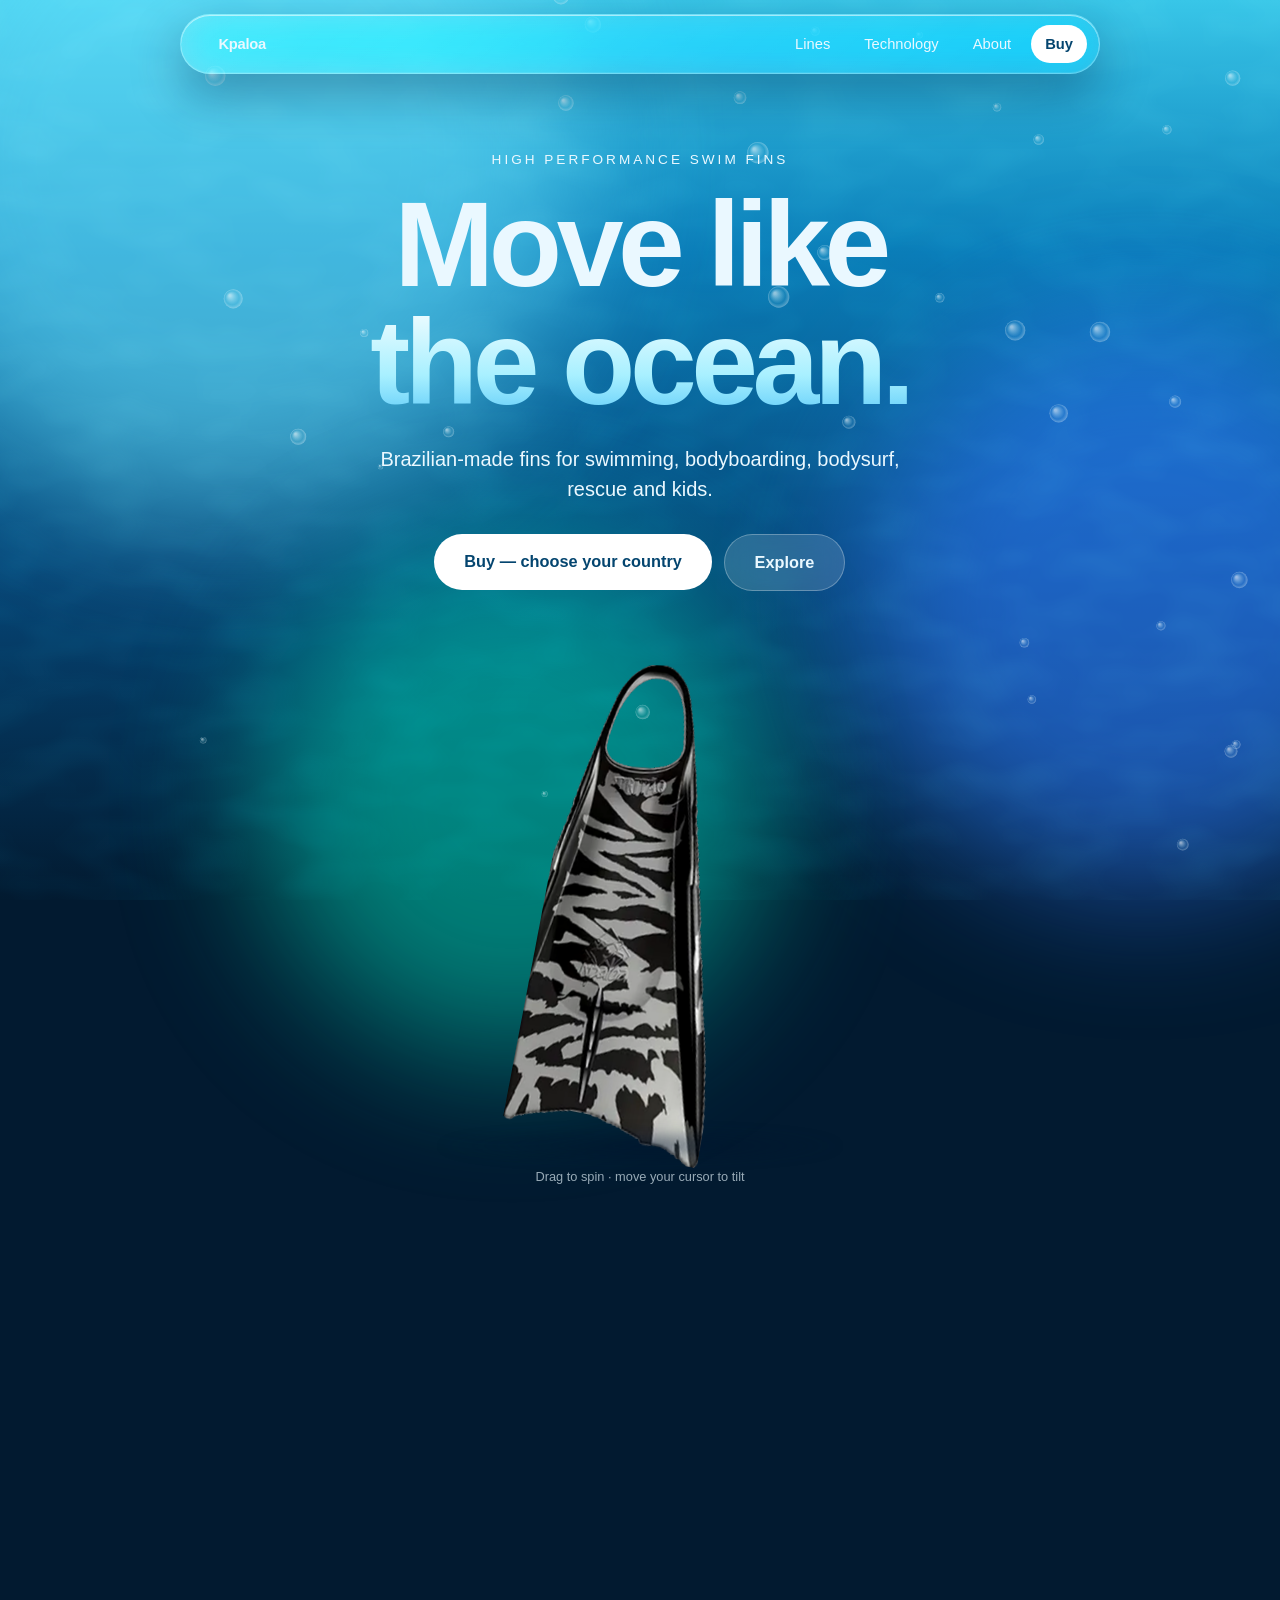
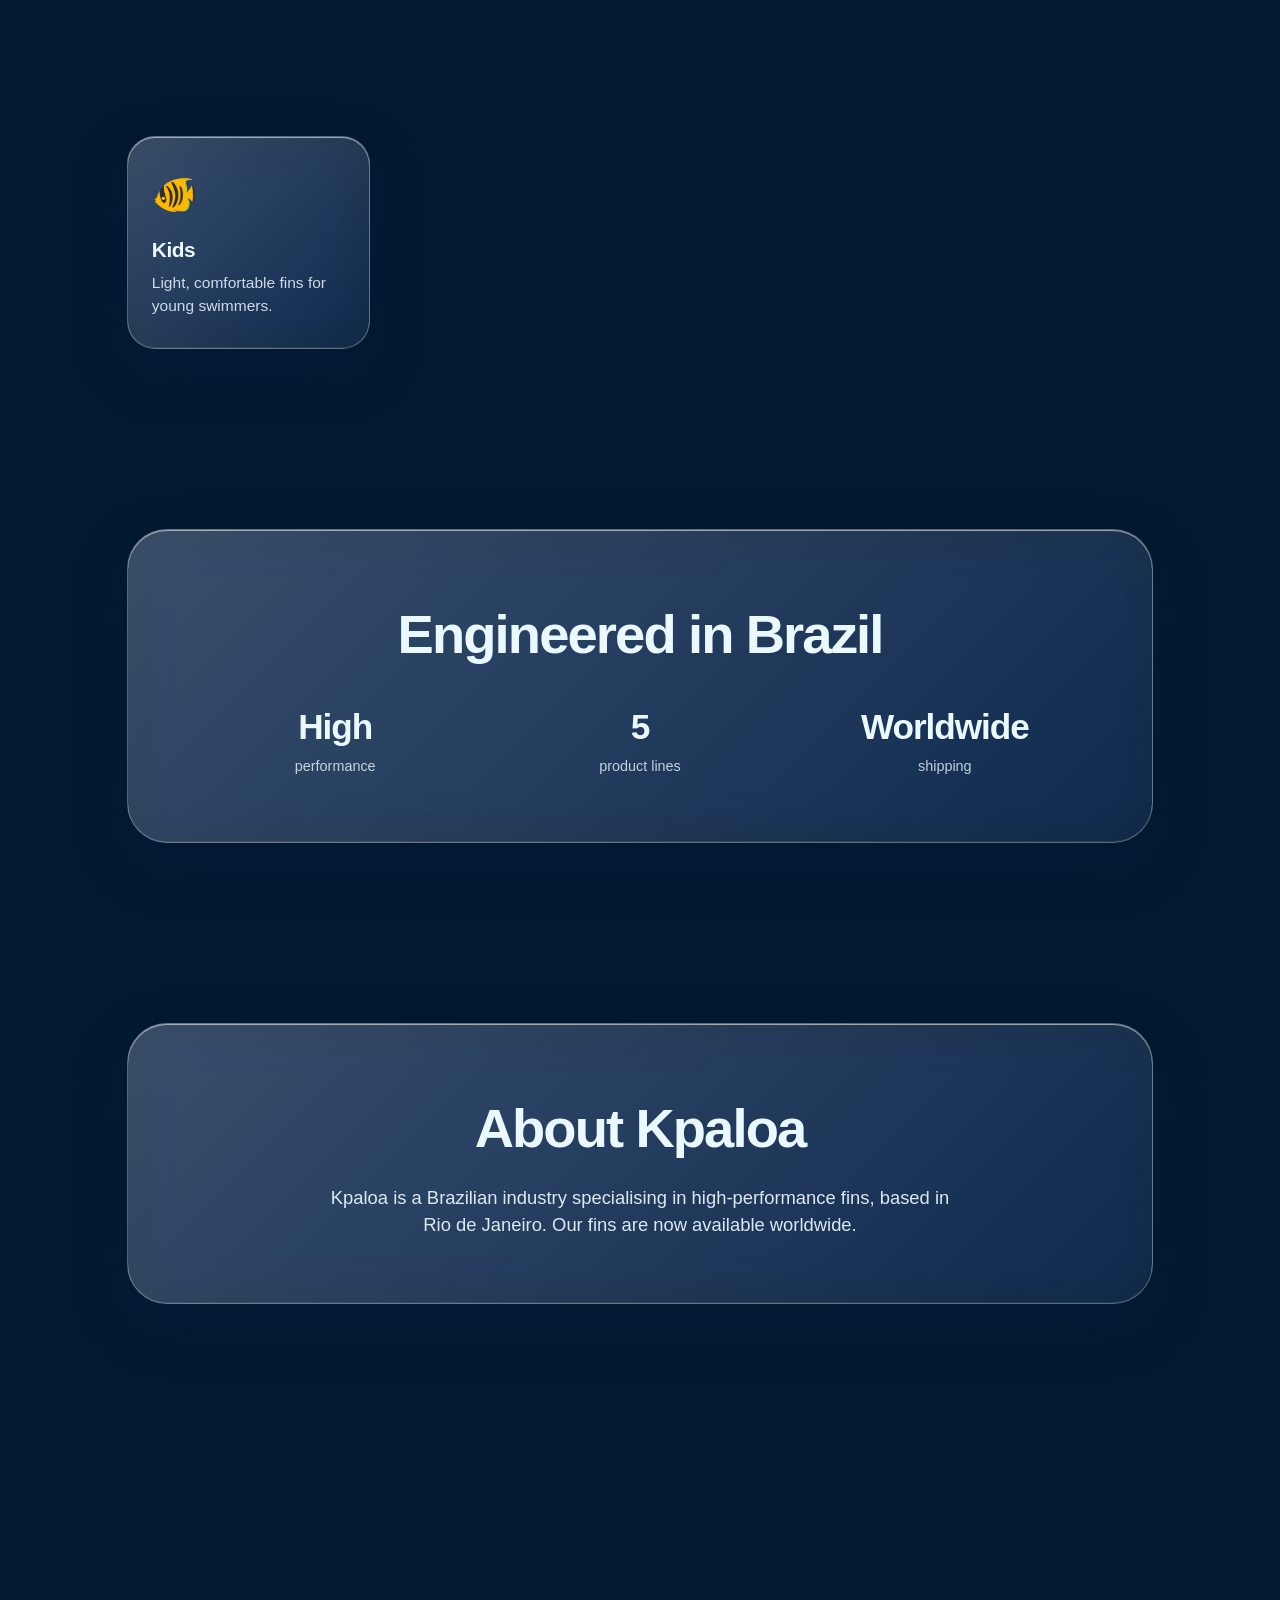
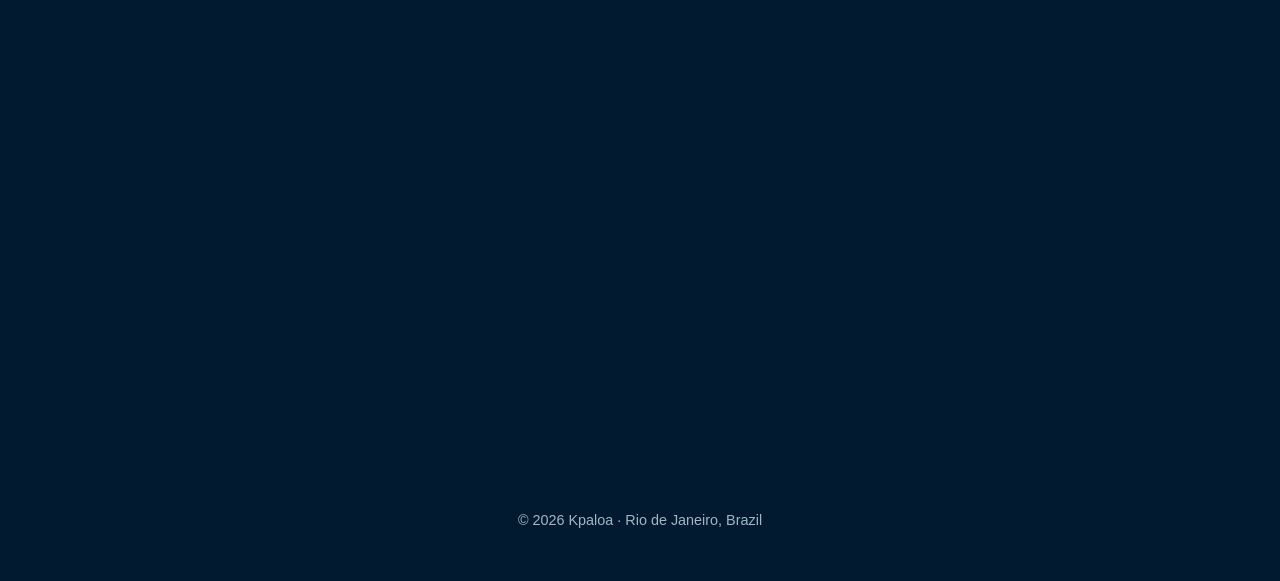
==== commit 3a7b144d: "Kpaloa: real fin photo as interactive 3D object (extruded layers, drag to spin, glossy sweep) Co-Aut" ====
--- a/kapaloa/index.html
+++ b/kapaloa/index.html
@@ -26,20 +26,11 @@
   <p class="lead rv">Brazilian-made fins for swimming, bodyboarding, bodysurf, rescue and kids.</p>
   <div class="row rv"><a class="pill big" href="https://linktr.ee/kpaloa" target="_blank" rel="noopener">Buy — choose your country</a><a class="pill big ghost" href="#lines">Explore</a></div>
   <div class="fin-stage rv" id="stage">
-    <svg class="fin" id="finEl" viewBox="0 0 320 520" aria-hidden="true">
-      <defs>
-        <linearGradient id="g1" x1="0" y1="0" x2="1" y2="1"><stop offset="0" stop-color="#9bf3ff"/><stop offset=".45" stop-color="#1aa7d9"/><stop offset="1" stop-color="#05396b"/></linearGradient>
-        <linearGradient id="g2" x1="0" y1="0" x2="0" y2="1"><stop offset="0" stop-color="#fff" stop-opacity=".7"/><stop offset=".5" stop-color="#fff" stop-opacity="0"/></linearGradient>
-        <radialGradient id="g3" cx=".3" cy=".2"><stop offset="0" stop-color="#fff" stop-opacity=".8"/><stop offset="1" stop-color="#fff" stop-opacity="0"/></radialGradient>
-        <filter id="sh"><feDropShadow dx="0" dy="30" stdDeviation="22" flood-color="#001a33" flood-opacity=".55"/></filter>
-      </defs>
-      <g filter="url(#sh)">
-        <path d="M110 12c50-14 98 12 112 62l62 300c12 56-36 134-100 134-62 0-112-60-102-118L110 12Z" fill="url(#g1)"/>
-        <path d="M110 12c50-14 98 12 112 62l62 300c12 56-36 134-100 134-62 0-112-60-102-118L110 12Z" fill="url(#g2)"/>
-        <path d="M160 40v440M124 70l-18 380M196 70l20 380M232 130l30 300" stroke="#fff" stroke-opacity=".28" stroke-width="3" fill="none" stroke-linecap="round"/>
-        <ellipse cx="140" cy="90" rx="60" ry="90" fill="url(#g3)" transform="rotate(-12 140 90)"/>
-      </g>
-    </svg>
+    <div class="scene" id="scene">
+      <div class="fin3d" id="fin3d"></div>
+      <div class="shadow"></div>
+    </div>
+    <p class="hint">Drag to spin · move your cursor to tilt</p>
   </div>
 </section>
 
--- a/kapaloa/style.css
+++ b/kapaloa/style.css
@@ -27,9 +27,6 @@
 h1 span{background:linear-gradient(180deg,#fff,#a8f0ff 60%,#4fc3f7);-webkit-background-clip:text;background-clip:text;color:transparent}
 .lead{max-width:560px;font-size:1.25rem;opacity:.9;margin:22px 0 30px}
 .row{display:flex;gap:12px;flex-wrap:wrap;justify-content:center}
-.fin-stage{margin-top:40px;perspective:900px;height:clamp(260px,42vw,460px)}
-.fin{height:100%;transform-style:preserve-3d;transition:transform .15s ease-out;animation:float 7s ease-in-out infinite}
-@keyframes float{50%{translate:0 -16px}}
 .section{padding:90px 6vw;max-width:1180px;margin:auto;text-align:center}
 h2{font-size:clamp(2rem,5vw,3.4rem);letter-spacing:-.035em;margin-bottom:10px}
 .sub{opacity:.8;margin-bottom:36px}
@@ -55,3 +52,12 @@
 .rv.in{opacity:1;transform:none;filter:none}
 @media(max-width:640px){.nav nav a:not(.pill){display:none}}
 @media(prefers-reduced-motion:reduce){*{animation:none!important;transition:none!important}.rv{opacity:1;transform:none;filter:none}}
+
+.fin-stage{margin-top:30px;height:clamp(340px,56vw,560px);width:100%;position:relative;touch-action:pan-y;cursor:grab}
+.fin-stage:active{cursor:grabbing}
+.scene{position:absolute;inset:0;perspective:1300px;display:flex;align-items:center;justify-content:center}
+.fin3d{position:relative;height:88%;aspect-ratio:561/1293;transform-style:preserve-3d;will-change:transform}
+.fin3d .ly{position:absolute;inset:0;background-size:100% 100%;background-repeat:no-repeat;backface-visibility:visible}
+.fin3d .side{position:absolute;top:0;left:50%;height:100%;aspect-ratio:177/1253;margin-left:calc(-1*var(--sw)/2)}
+.shadow{position:absolute;bottom:3%;width:36%;height:34px;border-radius:50%;background:radial-gradient(closest-side,rgba(0,20,45,.55),transparent);filter:blur(6px)}
+.hint{position:absolute;bottom:-6px;left:0;right:0;font-size:.8rem;opacity:.65}
